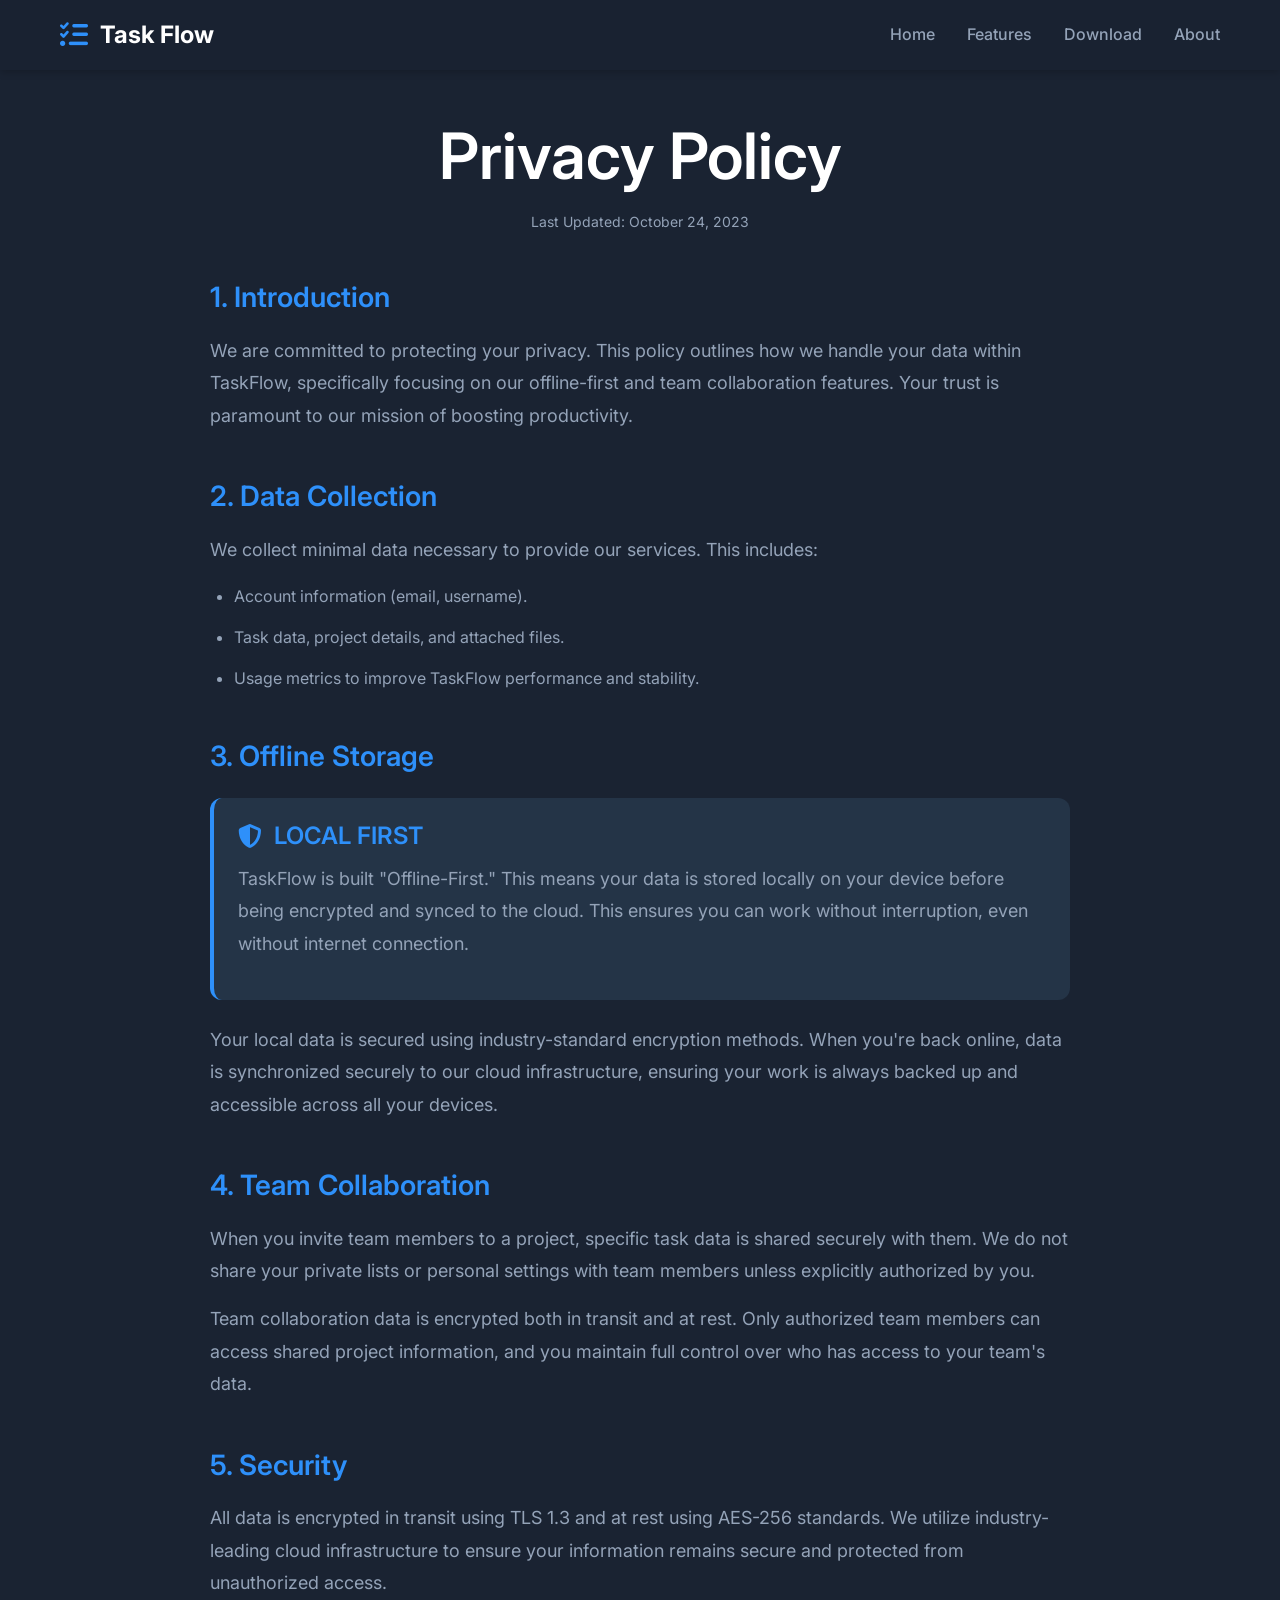
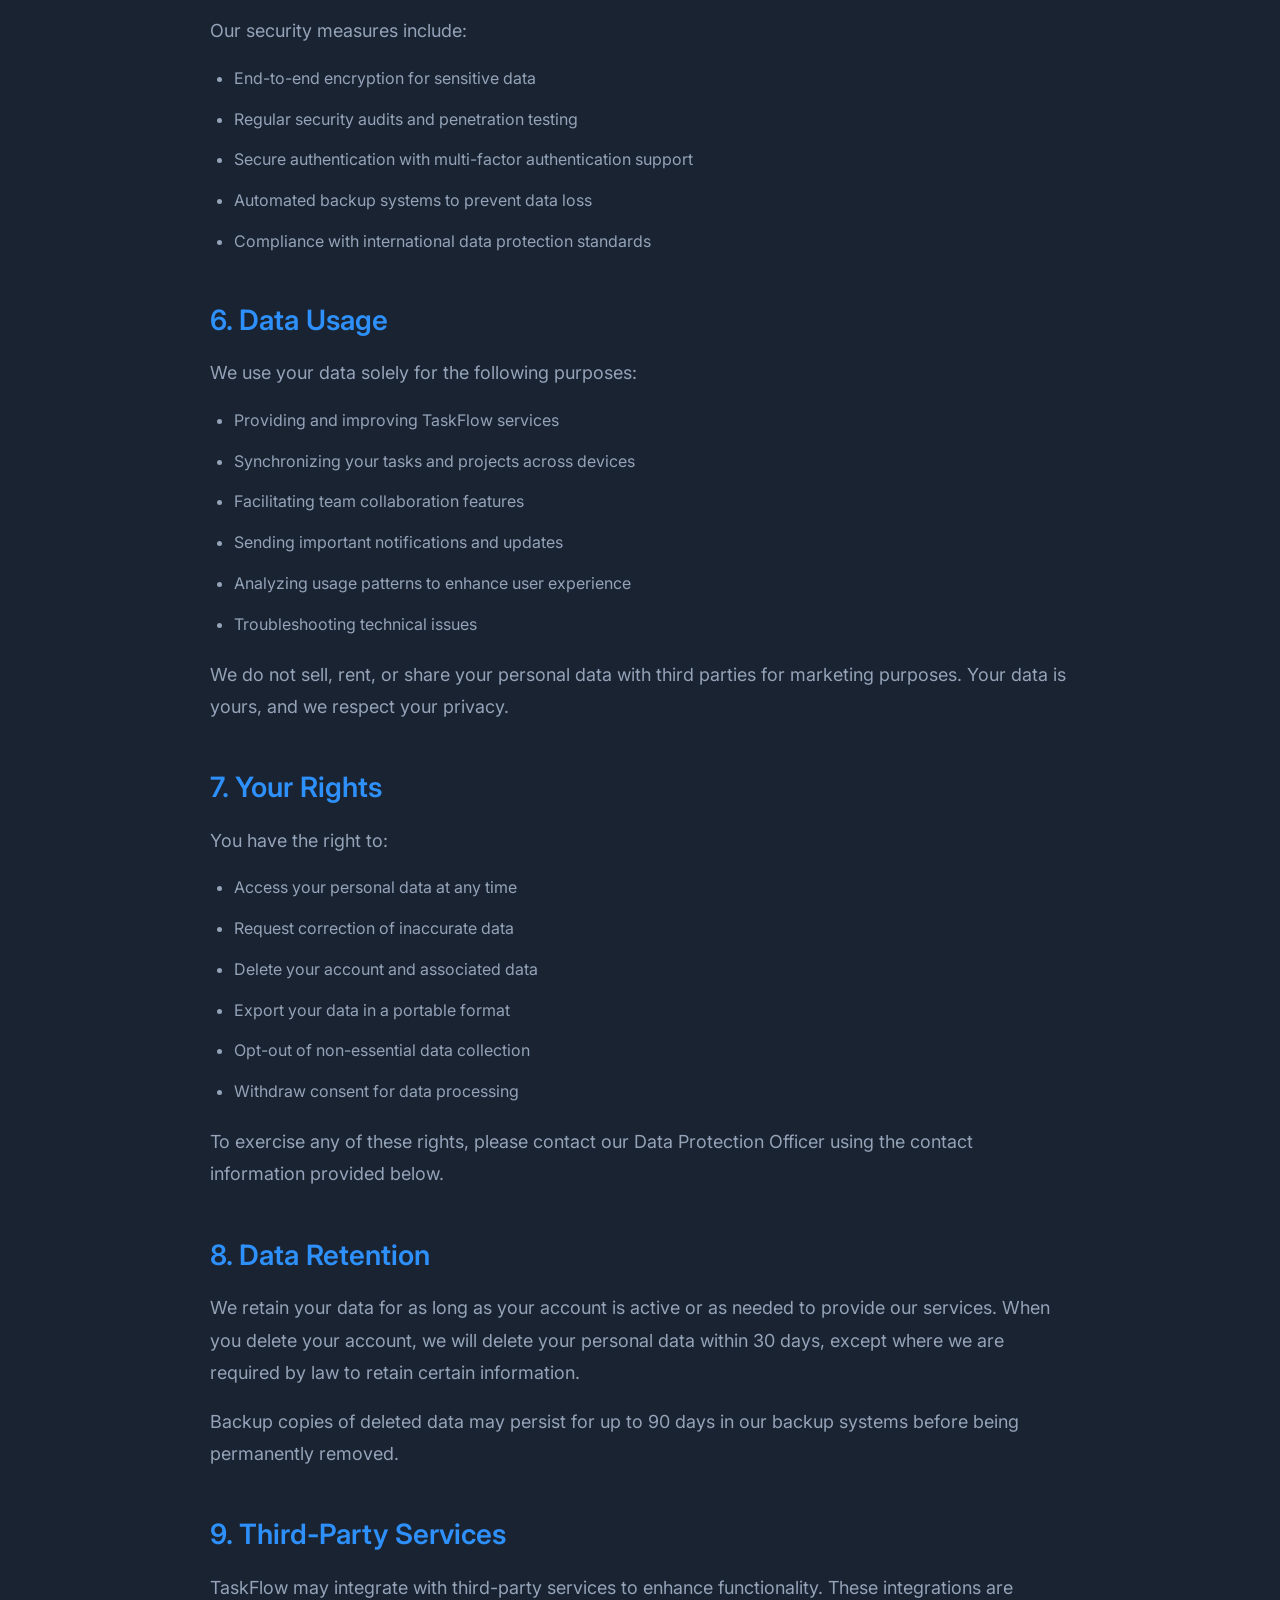
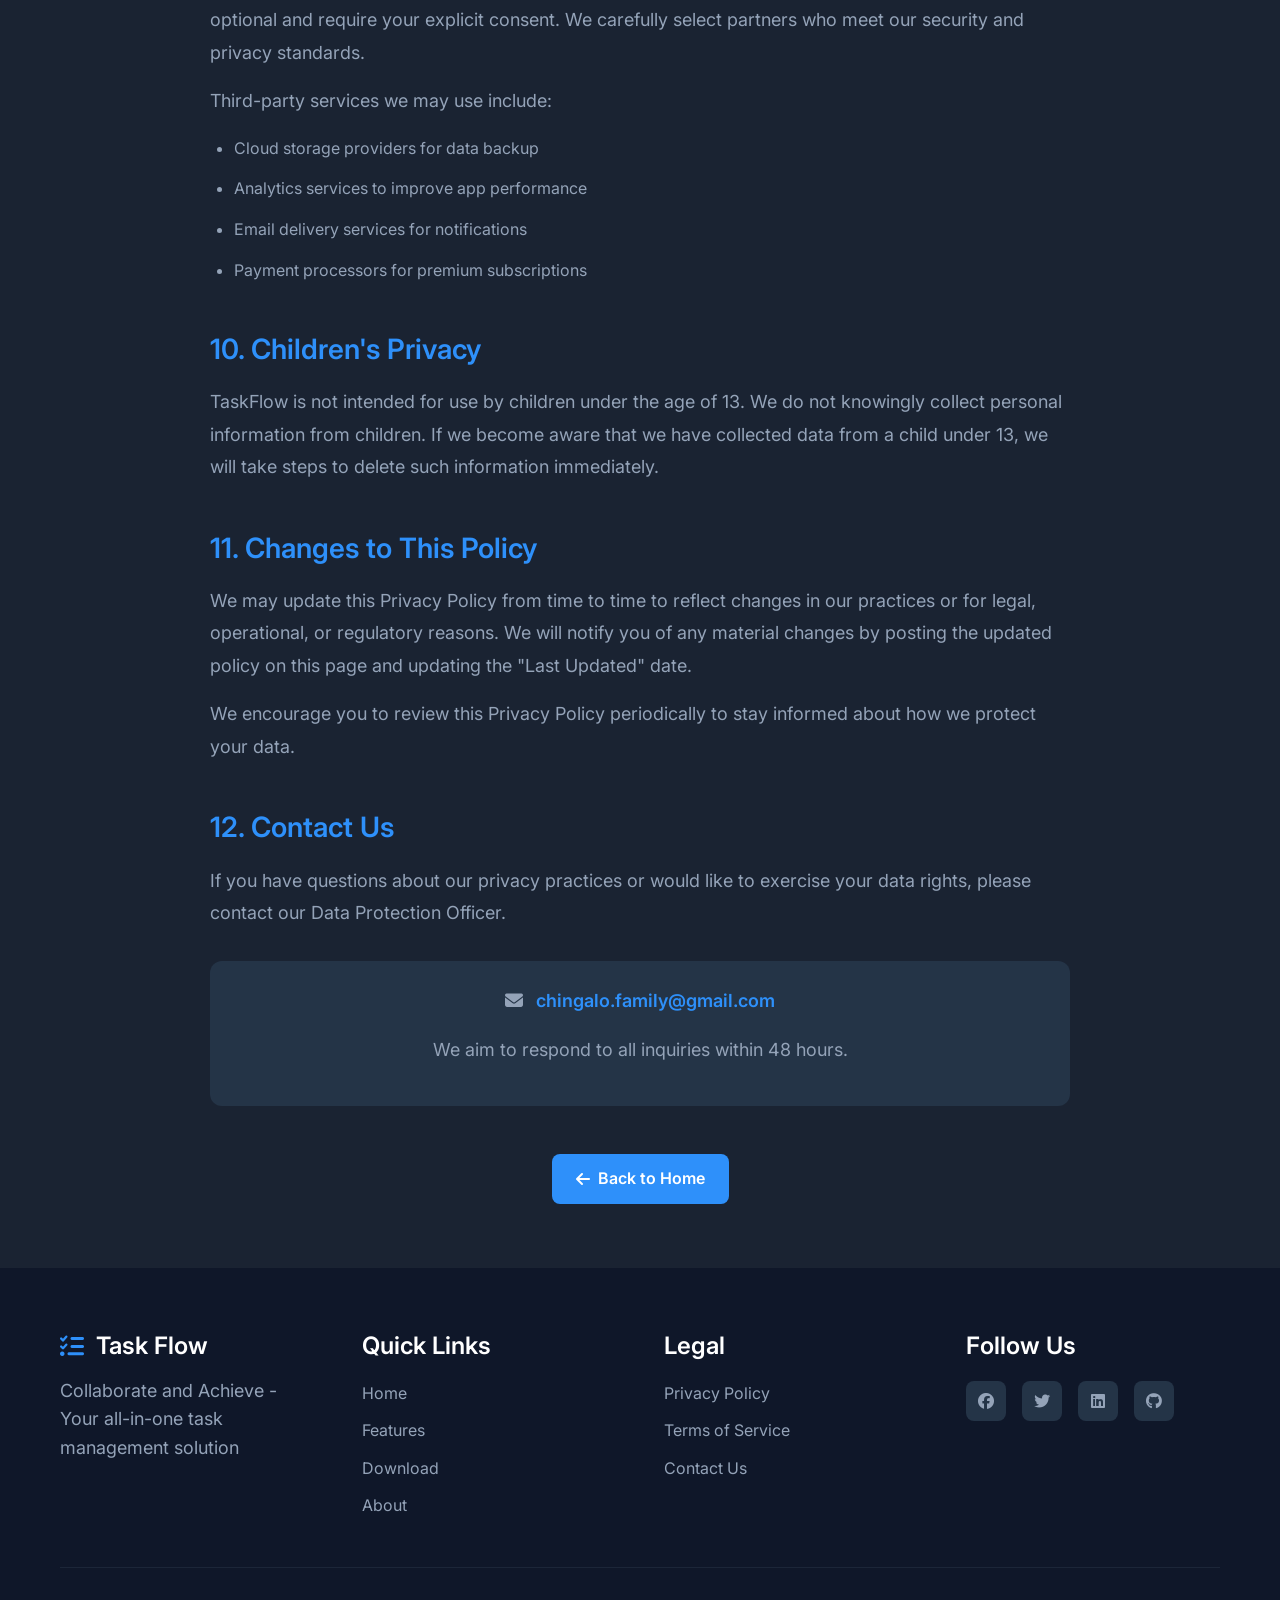
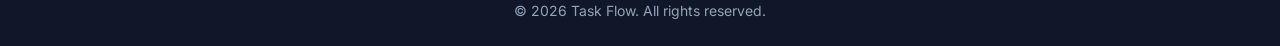
==== docs/privacy-policy.html @ 022a1aad "Add Privacy Policy and Terms of Service pages with legal content Co-authored-by: chingalo <4928914+c" ====
<!DOCTYPE html>
<html lang="en">
<head>
    <meta charset="UTF-8">
    <meta name="viewport" content="width=device-width, initial-scale=1.0">
    <meta name="description" content="Task Flow Privacy Policy - Learn how we protect your data and privacy in our task management application.">
    <meta name="keywords" content="task flow, privacy policy, data protection, security">
    <meta name="author" content="Task Flow Development Team">
    
    <title>Privacy Policy - Task Flow</title>
    
    <!-- Favicon -->
    <link rel="icon" type="image/svg+xml" href="images/icons/favicon.svg">
    
    <!-- Google Fonts -->
    <link rel="preconnect" href="https://fonts.googleapis.com">
    <link rel="preconnect" href="https://fonts.gstatic.com" crossorigin>
    <link href="https://fonts.googleapis.com/css2?family=Inter:wght@300;400;500;600;700&display=swap" rel="stylesheet">
    
    <!-- Font Awesome for Icons -->
    <link rel="stylesheet" href="https://cdnjs.cloudflare.com/ajax/libs/font-awesome/6.4.0/css/all.min.css" integrity="sha512-iecdLmaskl7CVkqkXNQ/ZH/XLlvWZOJyj7Yy7tcenmpD1ypASozpmT/E0iPtmFIB46ZmdtAc9eNBvH0H/ZpiBw==" crossorigin="anonymous" referrerpolicy="no-referrer">
    
    <!-- Main Stylesheet -->
    <link rel="stylesheet" href="css/styles.css">
    <style>
        .legal-content {
            max-width: 900px;
            margin: 0 auto;
            padding: calc(var(--header-height) + var(--spacing-48)) var(--spacing-20) var(--spacing-64);
        }
        
        .legal-header {
            text-align: center;
            margin-bottom: var(--spacing-48);
        }
        
        .legal-header h1 {
            margin-bottom: var(--spacing-16);
        }
        
        .legal-updated {
            color: var(--text-secondary);
            font-size: 0.875rem;
        }
        
        .legal-section {
            margin-bottom: var(--spacing-48);
        }
        
        .legal-section h2 {
            color: var(--primary-blue);
            margin-bottom: var(--spacing-20);
            font-size: 1.75rem;
        }
        
        .legal-section h3 {
            color: var(--text-primary);
            margin-top: var(--spacing-32);
            margin-bottom: var(--spacing-16);
            font-size: 1.25rem;
        }
        
        .legal-section p {
            margin-bottom: var(--spacing-16);
            line-height: 1.8;
        }
        
        .legal-section ul {
            margin-left: var(--spacing-24);
            margin-bottom: var(--spacing-20);
        }
        
        .legal-section li {
            color: var(--text-secondary);
            margin-bottom: var(--spacing-12);
            line-height: 1.8;
            list-style: disc;
        }
        
        .feature-box {
            background-color: var(--card-bg);
            padding: var(--spacing-24);
            border-radius: var(--radius-12);
            margin: var(--spacing-24) 0;
            border-left: 4px solid var(--primary-blue);
        }
        
        .feature-box h4 {
            color: var(--primary-blue);
            margin-bottom: var(--spacing-12);
            display: flex;
            align-items: center;
            gap: var(--spacing-12);
        }
        
        .feature-box h4 i {
            font-size: 1.5rem;
        }
        
        .contact-info {
            background-color: var(--card-bg);
            padding: var(--spacing-24);
            border-radius: var(--radius-12);
            text-align: center;
            margin-top: var(--spacing-32);
        }
        
        .contact-info a {
            color: var(--primary-blue);
            text-decoration: none;
            font-weight: 600;
            transition: color var(--transition-fast);
        }
        
        .contact-info a:hover {
            color: #1E7AE8;
        }
        
        .contact-info i {
            margin-right: var(--spacing-8);
        }
    </style>
</head>
<body>
    <!-- Header / Navigation -->
    <header class="header" id="header">
        <nav class="nav container">
            <a href="index.html" class="nav-logo">
                <i class="fas fa-tasks"></i>
                <span>Task Flow</span>
            </a>
            
            <div class="nav-menu" id="nav-menu">
                <ul class="nav-list">
                    <li class="nav-item">
                        <a href="index.html#home" class="nav-link">Home</a>
                    </li>
                    <li class="nav-item">
                        <a href="index.html#features" class="nav-link">Features</a>
                    </li>
                    <li class="nav-item">
                        <a href="index.html#download" class="nav-link">Download</a>
                    </li>
                    <li class="nav-item">
                        <a href="index.html#about" class="nav-link">About</a>
                    </li>
                </ul>
                <div class="nav-close" id="nav-close">
                    <i class="fas fa-times"></i>
                </div>
            </div>
            
            <div class="nav-toggle" id="nav-toggle">
                <i class="fas fa-bars"></i>
            </div>
        </nav>
    </header>

    <!-- Main Content -->
    <main class="legal-content">
        <div class="legal-header">
            <h1>Privacy Policy</h1>
            <p class="legal-updated">Last Updated: October 24, 2023</p>
        </div>

        <!-- Section 1: Introduction -->
        <section class="legal-section">
            <h2>1. Introduction</h2>
            <p>
                We are committed to protecting your privacy. This policy outlines how we handle your data 
                within TaskFlow, specifically focusing on our offline-first and team collaboration features. 
                Your trust is paramount to our mission of boosting productivity.
            </p>
        </section>

        <!-- Section 2: Data Collection -->
        <section class="legal-section">
            <h2>2. Data Collection</h2>
            <p>We collect minimal data necessary to provide our services. This includes:</p>
            <ul>
                <li>Account information (email, username).</li>
                <li>Task data, project details, and attached files.</li>
                <li>Usage metrics to improve TaskFlow performance and stability.</li>
            </ul>
        </section>

        <!-- Section 3: Offline Storage -->
        <section class="legal-section">
            <h2>3. Offline Storage</h2>
            
            <div class="feature-box">
                <h4>
                    <i class="fas fa-shield-alt"></i>
                    LOCAL FIRST
                </h4>
                <p>
                    TaskFlow is built "Offline-First." This means your data is stored locally on your device 
                    before being encrypted and synced to the cloud. This ensures you can work without interruption, 
                    even without internet connection.
                </p>
            </div>
            
            <p>
                Your local data is secured using industry-standard encryption methods. When you're back online, 
                data is synchronized securely to our cloud infrastructure, ensuring your work is always backed up 
                and accessible across all your devices.
            </p>
        </section>

        <!-- Section 4: Team Collaboration -->
        <section class="legal-section">
            <h2>4. Team Collaboration</h2>
            <p>
                When you invite team members to a project, specific task data is shared securely with them. 
                We do not share your private lists or personal settings with team members unless explicitly 
                authorized by you.
            </p>
            <p>
                Team collaboration data is encrypted both in transit and at rest. Only authorized team members 
                can access shared project information, and you maintain full control over who has access to 
                your team's data.
            </p>
        </section>

        <!-- Section 5: Security -->
        <section class="legal-section">
            <h2>5. Security</h2>
            <p>
                All data is encrypted in transit using TLS 1.3 and at rest using AES-256 standards. We utilize 
                industry-leading cloud infrastructure to ensure your information remains secure and protected from 
                unauthorized access.
            </p>
            <p>
                Our security measures include:
            </p>
            <ul>
                <li>End-to-end encryption for sensitive data</li>
                <li>Regular security audits and penetration testing</li>
                <li>Secure authentication with multi-factor authentication support</li>
                <li>Automated backup systems to prevent data loss</li>
                <li>Compliance with international data protection standards</li>
            </ul>
        </section>

        <!-- Section 6: Data Usage -->
        <section class="legal-section">
            <h2>6. Data Usage</h2>
            <p>We use your data solely for the following purposes:</p>
            <ul>
                <li>Providing and improving TaskFlow services</li>
                <li>Synchronizing your tasks and projects across devices</li>
                <li>Facilitating team collaboration features</li>
                <li>Sending important notifications and updates</li>
                <li>Analyzing usage patterns to enhance user experience</li>
                <li>Troubleshooting technical issues</li>
            </ul>
            <p>
                We do not sell, rent, or share your personal data with third parties for marketing purposes. 
                Your data is yours, and we respect your privacy.
            </p>
        </section>

        <!-- Section 7: Your Rights -->
        <section class="legal-section">
            <h2>7. Your Rights</h2>
            <p>You have the right to:</p>
            <ul>
                <li>Access your personal data at any time</li>
                <li>Request correction of inaccurate data</li>
                <li>Delete your account and associated data</li>
                <li>Export your data in a portable format</li>
                <li>Opt-out of non-essential data collection</li>
                <li>Withdraw consent for data processing</li>
            </ul>
            <p>
                To exercise any of these rights, please contact our Data Protection Officer using the contact 
                information provided below.
            </p>
        </section>

        <!-- Section 8: Data Retention -->
        <section class="legal-section">
            <h2>8. Data Retention</h2>
            <p>
                We retain your data for as long as your account is active or as needed to provide our services. 
                When you delete your account, we will delete your personal data within 30 days, except where we 
                are required by law to retain certain information.
            </p>
            <p>
                Backup copies of deleted data may persist for up to 90 days in our backup systems before being 
                permanently removed.
            </p>
        </section>

        <!-- Section 9: Third-Party Services -->
        <section class="legal-section">
            <h2>9. Third-Party Services</h2>
            <p>
                TaskFlow may integrate with third-party services to enhance functionality. These integrations 
                are optional and require your explicit consent. We carefully select partners who meet our 
                security and privacy standards.
            </p>
            <p>
                Third-party services we may use include:
            </p>
            <ul>
                <li>Cloud storage providers for data backup</li>
                <li>Analytics services to improve app performance</li>
                <li>Email delivery services for notifications</li>
                <li>Payment processors for premium subscriptions</li>
            </ul>
        </section>

        <!-- Section 10: Children's Privacy -->
        <section class="legal-section">
            <h2>10. Children's Privacy</h2>
            <p>
                TaskFlow is not intended for use by children under the age of 13. We do not knowingly collect 
                personal information from children. If we become aware that we have collected data from a child 
                under 13, we will take steps to delete such information immediately.
            </p>
        </section>

        <!-- Section 11: Changes to This Policy -->
        <section class="legal-section">
            <h2>11. Changes to This Policy</h2>
            <p>
                We may update this Privacy Policy from time to time to reflect changes in our practices or for 
                legal, operational, or regulatory reasons. We will notify you of any material changes by posting 
                the updated policy on this page and updating the "Last Updated" date.
            </p>
            <p>
                We encourage you to review this Privacy Policy periodically to stay informed about how we protect 
                your data.
            </p>
        </section>

        <!-- Section 12: Contact Us -->
        <section class="legal-section">
            <h2>12. Contact Us</h2>
            <p>
                If you have questions about our privacy practices or would like to exercise your data rights, 
                please contact our Data Protection Officer.
            </p>
            
            <div class="contact-info">
                <p>
                    <i class="fas fa-envelope"></i>
                    <a href="mailto:chingalo.family@gmail.com">chingalo.family@gmail.com</a>
                </p>
                <p style="margin-top: var(--spacing-16); color: var(--text-secondary);">
                    We aim to respond to all inquiries within 48 hours.
                </p>
            </div>
        </section>

        <!-- Back to Home -->
        <div style="text-align: center; margin-top: var(--spacing-48);">
            <a href="index.html" class="button button-primary">
                <i class="fas fa-arrow-left"></i>
                Back to Home
            </a>
        </div>
    </main>

    <!-- Footer -->
    <footer class="footer">
        <div class="container">
            <div class="footer-content">
                <div class="footer-section">
                    <h3 class="footer-title">
                        <i class="fas fa-tasks"></i>
                        Task Flow
                    </h3>
                    <p class="footer-description">
                        Collaborate and Achieve - Your all-in-one task management solution
                    </p>
                </div>

                <div class="footer-section">
                    <h4 class="footer-heading">Quick Links</h4>
                    <ul class="footer-links">
                        <li><a href="index.html#home">Home</a></li>
                        <li><a href="index.html#features">Features</a></li>
                        <li><a href="index.html#download">Download</a></li>
                        <li><a href="index.html#about">About</a></li>
                    </ul>
                </div>

                <div class="footer-section">
                    <h4 class="footer-heading">Legal</h4>
                    <ul class="footer-links">
                        <li><a href="privacy-policy.html">Privacy Policy</a></li>
                        <li><a href="terms-of-service.html">Terms of Service</a></li>
                        <li><a href="index.html#about">Contact Us</a></li>
                    </ul>
                </div>

                <div class="footer-section">
                    <h4 class="footer-heading">Follow Us</h4>
                    <div class="social-links">
                        <a href="#" aria-label="Facebook"><i class="fab fa-facebook"></i></a>
                        <a href="#" aria-label="Twitter"><i class="fab fa-twitter"></i></a>
                        <a href="#" aria-label="LinkedIn"><i class="fab fa-linkedin"></i></a>
                        <a href="#" aria-label="GitHub"><i class="fab fa-github"></i></a>
                    </div>
                </div>
            </div>

            <div class="footer-bottom">
                <p>&copy; 2025 Task Flow. All rights reserved.</p>
            </div>
        </div>
    </footer>

    <!-- Main JavaScript -->
    <script src="js/main.js"></script>
</body>
</html>
---- docs/css/styles.css ----
/* ===================================
   Task Flow Website Styles
   Version: 1.0
   =================================== */

/* ===================================
   CSS Variables - Color Theme
   =================================== */
:root {
    /* Primary Colors */
    --primary-blue: #2E90FA;
    --dark-bg: #1A2332;
    --card-bg: #243447;
    --text-primary: #FFFFFF;
    --text-secondary: #94A3B8;
    
    /* Accent Colors */
    --success-green: #10B981;
    --warning-orange: #F59E0B;
    --warning-yellow: #FBBF24;
    --error-red: #EF4444;
    --pink-accent: #FF6B9D;
    
    /* Spacing */
    --spacing-4: 4px;
    --spacing-8: 8px;
    --spacing-12: 12px;
    --spacing-16: 16px;
    --spacing-20: 20px;
    --spacing-24: 24px;
    --spacing-32: 32px;
    --spacing-48: 48px;
    --spacing-64: 64px;
    
    /* Border Radius */
    --radius-8: 8px;
    --radius-12: 12px;
    --radius-16: 16px;
    --radius-24: 24px;
    
    /* Typography */
    --font-family: 'Inter', -apple-system, BlinkMacSystemFont, 'Segoe UI', Roboto, Oxygen, Ubuntu, Cantarell, sans-serif;
    
    /* Header Height */
    --header-height: 70px;
    
    /* Transitions */
    --transition-fast: 0.2s ease;
    --transition-normal: 0.3s ease;
    --transition-slow: 0.5s ease;
}

/* ===================================
   Base Styles & Reset
   =================================== */
* {
    margin: 0;
    padding: 0;
    box-sizing: border-box;
}

html {
    scroll-behavior: smooth;
}

body {
    font-family: var(--font-family);
    background-color: var(--dark-bg);
    color: var(--text-primary);
    line-height: 1.6;
    overflow-x: hidden;
}

/* ===================================
   Typography
   =================================== */
h1, h2, h3, h4, h5, h6 {
    font-weight: 600;
    line-height: 1.2;
    color: var(--text-primary);
}

h1 {
    font-size: clamp(2.5rem, 5vw, 4rem);
}

h2 {
    font-size: clamp(2rem, 4vw, 3rem);
}

h3 {
    font-size: clamp(1.5rem, 3vw, 2rem);
}

h4 {
    font-size: clamp(1.25rem, 2.5vw, 1.5rem);
}

p {
    color: var(--text-secondary);
    font-size: clamp(1rem, 1.5vw, 1.125rem);
}

a {
    text-decoration: none;
    color: inherit;
    transition: color var(--transition-fast);
}

ul {
    list-style: none;
}

img {
    max-width: 100%;
    height: auto;
    display: block;
}

/* ===================================
   Accessibility - Skip Link
   =================================== */
.skip-link {
    position: absolute;
    top: -40px;
    left: 0;
    background: var(--primary-blue);
    color: var(--text-primary);
    padding: var(--spacing-8) var(--spacing-16);
    z-index: 100;
    border-radius: var(--radius-8);
}

.skip-link:focus {
    top: 0;
}

/* ===================================
   Utility Classes
   =================================== */
.container {
    max-width: 1200px;
    margin: 0 auto;
    padding: 0 var(--spacing-20);
}

.section {
    padding: var(--spacing-64) 0;
}

.section-header {
    text-align: center;
    margin-bottom: var(--spacing-48);
}

.section-title {
    margin-bottom: var(--spacing-16);
    color: var(--text-primary);
}

.section-description {
    color: var(--text-secondary);
    max-width: 600px;
    margin: 0 auto;
}

/* ===================================
   Header & Navigation
   =================================== */
.header {
    position: fixed;
    top: 0;
    left: 0;
    width: 100%;
    background-color: rgba(26, 35, 50, 0.95);
    backdrop-filter: blur(10px);
    z-index: 1000;
    box-shadow: 0 2px 8px rgba(0, 0, 0, 0.2);
}

.nav {
    display: flex;
    justify-content: space-between;
    align-items: center;
    height: var(--header-height);
}

.nav-logo {
    display: flex;
    align-items: center;
    gap: var(--spacing-12);
    font-size: 1.5rem;
    font-weight: 700;
    color: var(--text-primary);
}

.nav-logo i {
    color: var(--primary-blue);
    font-size: 1.75rem;
}

.nav-list {
    display: flex;
    gap: var(--spacing-32);
    align-items: center;
}

.nav-link {
    color: var(--text-secondary);
    font-weight: 500;
    transition: color var(--transition-fast);
    position: relative;
    padding: var(--spacing-8) 0;
}

.nav-link:hover,
.nav-link.active {
    color: var(--primary-blue);
}

.nav-link::after {
    content: '';
    position: absolute;
    bottom: 0;
    left: 0;
    width: 0;
    height: 2px;
    background-color: var(--primary-blue);
    transition: width var(--transition-normal);
}

.nav-link:hover::after,
.nav-link.active::after {
    width: 100%;
}

.nav-toggle,
.nav-close {
    display: none;
    font-size: 1.5rem;
    color: var(--text-primary);
    cursor: pointer;
}

/* ===================================
   Buttons
   =================================== */
.button {
    display: inline-flex;
    align-items: center;
    gap: var(--spacing-8);
    padding: var(--spacing-12) var(--spacing-24);
    border-radius: var(--radius-8);
    font-weight: 600;
    transition: all var(--transition-normal);
    cursor: pointer;
    border: none;
    font-size: 1rem;
    text-align: center;
    justify-content: center;
}

.button-primary {
    background-color: var(--primary-blue);
    color: var(--text-primary);
}

.button-primary:hover {
    background-color: #1E7AE8;
    transform: translateY(-2px);
    box-shadow: 0 4px 12px rgba(46, 144, 250, 0.3);
}

.button-large {
    padding: var(--spacing-16) var(--spacing-32);
    font-size: 1.125rem;
}

.button-download {
    background-color: transparent;
    border: 2px solid var(--primary-blue);
    color: var(--primary-blue);
}

.button-download:hover {
    background-color: var(--primary-blue);
    color: var(--text-primary);
}

/* ===================================
   Hero Section
   =================================== */
.hero {
    min-height: 100vh;
    display: flex;
    align-items: center;
    padding-top: var(--header-height);
    background: linear-gradient(135deg, var(--dark-bg) 0%, #0F1729 100%);
    position: relative;
    overflow: hidden;
}

.hero::before {
    content: '';
    position: absolute;
    top: 0;
    left: 0;
    right: 0;
    bottom: 0;
    background: radial-gradient(circle at 20% 50%, rgba(46, 144, 250, 0.1) 0%, transparent 50%);
    pointer-events: none;
}

.hero-container {
    display: grid;
    grid-template-columns: 1fr 1fr;
    gap: var(--spacing-48);
    align-items: center;
    position: relative;
    z-index: 1;
}

.hero-title {
    font-size: clamp(3rem, 6vw, 5rem);
    font-weight: 700;
    margin-bottom: var(--spacing-16);
    background: linear-gradient(135deg, var(--text-primary) 0%, var(--primary-blue) 100%);
    -webkit-background-clip: text;
    -webkit-text-fill-color: transparent;
    background-clip: text;
}

.hero-subtitle {
    font-size: clamp(1.5rem, 3vw, 2.5rem);
    color: var(--primary-blue);
    margin-bottom: var(--spacing-24);
}

.hero-description {
    font-size: 1.125rem;
    color: var(--text-secondary);
    margin-bottom: var(--spacing-32);
    line-height: 1.8;
}

.hero-buttons {
    display: flex;
    gap: var(--spacing-16);
    flex-wrap: wrap;
}

.hero-image {
    display: flex;
    justify-content: center;
    align-items: center;
}

.phone-mockup {
    width: 300px;
    height: 600px;
    background: linear-gradient(135deg, var(--card-bg) 0%, #1A2840 100%);
    border-radius: var(--radius-24);
    display: flex;
    align-items: center;
    justify-content: center;
    box-shadow: 0 20px 60px rgba(0, 0, 0, 0.3);
    border: 8px solid var(--dark-bg);
    position: relative;
}

.phone-mockup::before {
    content: '';
    position: absolute;
    top: 10px;
    left: 50%;
    transform: translateX(-50%);
    width: 60px;
    height: 6px;
    background-color: var(--dark-bg);
    border-radius: 3px;
}

.phone-mockup i {
    font-size: 8rem;
    color: var(--primary-blue);
    opacity: 0.3;
}

/* ===================================
   Features Preview Section
   =================================== */
.features-preview {
    background-color: var(--dark-bg);
}

.features-grid {
    display: grid;
    grid-template-columns: repeat(auto-fit, minmax(280px, 1fr));
    gap: var(--spacing-32);
    margin-top: var(--spacing-48);
}

.feature-card {
    background-color: var(--card-bg);
    padding: var(--spacing-32);
    border-radius: var(--radius-16);
    text-align: center;
    transition: all var(--transition-normal);
    border: 2px solid transparent;
}

.feature-card:hover {
    transform: translateY(-8px);
    border-color: var(--primary-blue);
    box-shadow: 0 12px 24px rgba(46, 144, 250, 0.2);
}

.feature-icon {
    width: 80px;
    height: 80px;
    background: linear-gradient(135deg, var(--primary-blue) 0%, #1E7AE8 100%);
    border-radius: var(--radius-16);
    display: flex;
    align-items: center;
    justify-content: center;
    margin: 0 auto var(--spacing-24);
}

.feature-icon i {
    font-size: 2.5rem;
    color: var(--text-primary);
}

.feature-title {
    margin-bottom: var(--spacing-16);
    color: var(--text-primary);
}

.feature-description {
    color: var(--text-secondary);
    line-height: 1.8;
}

/* ===================================
   Detailed Features Section
   =================================== */
.features-detailed {
    background: linear-gradient(180deg, var(--dark-bg) 0%, #0F1729 100%);
}

.feature-detail {
    display: grid;
    grid-template-columns: 1fr 1fr;
    gap: var(--spacing-48);
    align-items: center;
    margin-bottom: var(--spacing-64);
}

.feature-detail.reverse {
    direction: rtl;
}

.feature-detail.reverse > * {
    direction: ltr;
}

.feature-detail-icon {
    width: 60px;
    height: 60px;
    background: linear-gradient(135deg, var(--primary-blue) 0%, #1E7AE8 100%);
    border-radius: var(--radius-12);
    display: flex;
    align-items: center;
    justify-content: center;
    margin-bottom: var(--spacing-20);
}

.feature-detail-icon i {
    font-size: 2rem;
    color: var(--text-primary);
}

.feature-detail-title {
    margin-bottom: var(--spacing-16);
}

.feature-detail-description {
    margin-bottom: var(--spacing-24);
    line-height: 1.8;
}

.feature-benefits {
    display: flex;
    flex-direction: column;
    gap: var(--spacing-12);
}

.feature-benefits li {
    display: flex;
    align-items: center;
    gap: var(--spacing-12);
    color: var(--text-secondary);
}

.feature-benefits li i {
    color: var(--success-green);
    font-size: 1.25rem;
}

.feature-detail-image {
    display: flex;
    justify-content: center;
    align-items: center;
}

.screenshot-placeholder {
    width: 100%;
    max-width: 400px;
    height: 500px;
    background-color: var(--card-bg);
    border-radius: var(--radius-16);
    display: flex;
    flex-direction: column;
    align-items: center;
    justify-content: center;
    gap: var(--spacing-16);
    border: 2px dashed rgba(46, 144, 250, 0.3);
}

.screenshot-placeholder i {
    font-size: 4rem;
    color: var(--primary-blue);
    opacity: 0.5;
}

.screenshot-placeholder p {
    color: var(--text-secondary);
    font-size: 0.875rem;
}

/* ===================================
   Download Section
   =================================== */
.download {
    background-color: var(--dark-bg);
}

.download-grid {
    display: flex;
    flex-direction: column;
    gap: var(--spacing-48);
}

.download-category-title {
    text-align: center;
    margin-bottom: var(--spacing-32);
    color: var(--primary-blue);
}

.platform-cards {
    display: grid;
    grid-template-columns: repeat(auto-fit, minmax(280px, 1fr));
    gap: var(--spacing-32);
}

.platform-card {
    background-color: var(--card-bg);
    padding: var(--spacing-32);
    border-radius: var(--radius-16);
    text-align: center;
    border: 2px solid transparent;
    transition: all var(--transition-normal);
    display: flex;
    flex-direction: column;
    align-items: center;
}

.platform-card.available:hover {
    border-color: var(--primary-blue);
    transform: translateY(-4px);
    box-shadow: 0 12px 24px rgba(46, 144, 250, 0.2);
}

.platform-card.coming-soon {
    opacity: 0.7;
}

.platform-icon {
    width: 100px;
    height: 100px;
    background: linear-gradient(135deg, var(--primary-blue) 0%, #1E7AE8 100%);
    border-radius: 50%;
    display: flex;
    align-items: center;
    justify-content: center;
    margin-bottom: var(--spacing-20);
}

.platform-card.coming-soon .platform-icon {
    background: linear-gradient(135deg, var(--text-secondary) 0%, #64748B 100%);
}

.platform-icon i {
    font-size: 3rem;
    color: var(--text-primary);
}

.platform-name {
    margin-bottom: var(--spacing-12);
    color: var(--text-primary);
}

.platform-requirements {
    color: var(--text-secondary);
    margin-bottom: var(--spacing-24);
    font-size: 0.875rem;
}

.badge {
    display: inline-block;
    padding: var(--spacing-8) var(--spacing-16);
    border-radius: var(--radius-8);
    font-size: 0.875rem;
    font-weight: 600;
}

.badge-coming-soon {
    background-color: rgba(251, 191, 36, 0.2);
    color: var(--warning-yellow);
}

/* ===================================
   About Section
   =================================== */
.about {
    background: linear-gradient(180deg, var(--dark-bg) 0%, #0F1729 100%);
}

.about-content {
    max-width: 900px;
    margin: 0 auto;
}

.about-text h3 {
    margin-top: var(--spacing-32);
    margin-bottom: var(--spacing-16);
    color: var(--primary-blue);
}

.about-text h3:first-child {
    margin-top: 0;
}

.about-text p {
    margin-bottom: var(--spacing-20);
    line-height: 1.8;
}

.about-features {
    display: grid;
    grid-template-columns: repeat(auto-fit, minmax(250px, 1fr));
    gap: var(--spacing-32);
    margin-top: var(--spacing-48);
}

.about-feature {
    display: flex;
    gap: var(--spacing-16);
    align-items: flex-start;
}

.about-feature i {
    font-size: 2rem;
    color: var(--primary-blue);
    margin-top: var(--spacing-4);
}

.about-feature h4 {
    margin-bottom: var(--spacing-8);
    color: var(--text-primary);
}

.about-feature p {
    color: var(--text-secondary);
    font-size: 0.875rem;
}

/* ===================================
   CTA Section
   =================================== */
.cta {
    background: linear-gradient(135deg, var(--primary-blue) 0%, #1E7AE8 100%);
    position: relative;
    overflow: hidden;
}

.cta::before {
    content: '';
    position: absolute;
    top: -50%;
    right: -50%;
    width: 100%;
    height: 100%;
    background: radial-gradient(circle, rgba(255, 255, 255, 0.1) 0%, transparent 70%);
    pointer-events: none;
}

.cta-content {
    text-align: center;
    position: relative;
    z-index: 1;
    padding: var(--spacing-48) 0;
}

.cta-title {
    color: var(--text-primary);
    margin-bottom: var(--spacing-16);
}

.cta-description {
    color: rgba(255, 255, 255, 0.9);
    font-size: 1.25rem;
    margin-bottom: var(--spacing-32);
}

.cta-buttons {
    display: flex;
    justify-content: center;
    gap: var(--spacing-16);
}

.cta .button-primary {
    background-color: var(--text-primary);
    color: var(--primary-blue);
}

.cta .button-primary:hover {
    background-color: var(--dark-bg);
    color: var(--text-primary);
}

/* ===================================
   Footer
   =================================== */
.footer {
    background-color: #0F1729;
    padding: var(--spacing-64) 0 var(--spacing-24);
}

.footer-content {
    display: grid;
    grid-template-columns: repeat(auto-fit, minmax(250px, 1fr));
    gap: var(--spacing-48);
    margin-bottom: var(--spacing-48);
}

.footer-title {
    display: flex;
    align-items: center;
    gap: var(--spacing-12);
    margin-bottom: var(--spacing-16);
    font-size: 1.5rem;
}

.footer-title i {
    color: var(--primary-blue);
}

.footer-description {
    color: var(--text-secondary);
    line-height: 1.6;
}

.footer-heading {
    margin-bottom: var(--spacing-20);
    color: var(--text-primary);
}

.footer-links {
    display: flex;
    flex-direction: column;
    gap: var(--spacing-12);
}

.footer-links a {
    color: var(--text-secondary);
    transition: color var(--transition-fast);
}

.footer-links a:hover {
    color: var(--primary-blue);
}

.social-links {
    display: flex;
    gap: var(--spacing-16);
}

.social-links a {
    width: 40px;
    height: 40px;
    background-color: var(--card-bg);
    border-radius: var(--radius-8);
    display: flex;
    align-items: center;
    justify-content: center;
    color: var(--text-secondary);
    transition: all var(--transition-normal);
}

.social-links a:hover {
    background-color: var(--primary-blue);
    color: var(--text-primary);
    transform: translateY(-4px);
}

.footer-bottom {
    text-align: center;
    padding-top: var(--spacing-32);
    border-top: 1px solid rgba(148, 163, 184, 0.1);
}

.footer-bottom p {
    color: var(--text-secondary);
    font-size: 0.875rem;
}

/* ===================================
   Scroll to Top Button
   =================================== */
.scroll-top {
    position: fixed;
    bottom: 2rem;
    right: 2rem;
    width: 50px;
    height: 50px;
    background-color: var(--primary-blue);
    color: var(--text-primary);
    border: none;
    border-radius: 50%;
    font-size: 1.25rem;
    cursor: pointer;
    opacity: 0;
    visibility: hidden;
    transition: all var(--transition-normal);
    z-index: 999;
    box-shadow: 0 4px 12px rgba(46, 144, 250, 0.3);
}

.scroll-top.show {
    opacity: 1;
    visibility: visible;
}

.scroll-top:hover {
    background-color: #1E7AE8;
    transform: translateY(-4px);
}

/* ===================================
   Responsive Design
   =================================== */

/* Large Desktop (1440px+) */
@media screen and (min-width: 1440px) {
    .container {
        max-width: 1320px;
    }
}

/* Desktop (1024px - 1439px) - Default styles apply */

/* Tablet (768px - 1023px) */
@media screen and (max-width: 1023px) {
    .hero-container {
        grid-template-columns: 1fr;
        text-align: center;
    }
    
    .hero-buttons {
        justify-content: center;
    }
    
    .hero-image {
        order: -1;
    }
    
    .phone-mockup {
        width: 250px;
        height: 500px;
    }
    
    .feature-detail,
    .feature-detail.reverse {
        grid-template-columns: 1fr;
        direction: ltr;
    }
    
    .feature-detail-image {
        order: -1;
    }
    
    .features-grid {
        grid-template-columns: repeat(auto-fit, minmax(250px, 1fr));
    }
}

/* Mobile (320px - 767px) */
@media screen and (max-width: 767px) {
    :root {
        --header-height: 60px;
    }
    
    .nav-menu {
        position: fixed;
        top: 0;
        right: -100%;
        width: 80%;
        max-width: 300px;
        height: 100vh;
        background-color: var(--card-bg);
        padding: var(--spacing-64) var(--spacing-32);
        transition: right var(--transition-normal);
        box-shadow: -2px 0 8px rgba(0, 0, 0, 0.2);
    }
    
    .nav-menu.show-menu {
        right: 0;
    }
    
    .nav-list {
        flex-direction: column;
        gap: var(--spacing-24);
        align-items: flex-start;
    }
    
    .nav-toggle,
    .nav-close {
        display: block;
    }
    
    .nav-close {
        position: absolute;
        top: 1rem;
        right: 1rem;
    }
    
    .section {
        padding: var(--spacing-48) 0;
    }
    
    .hero {
        min-height: auto;
        padding-top: calc(var(--header-height) + var(--spacing-32));
    }
    
    .hero-buttons {
        flex-direction: column;
        width: 100%;
    }
    
    .hero-buttons .button {
        width: 100%;
    }
    
    .phone-mockup {
        width: 200px;
        height: 400px;
    }
    
    .phone-mockup i {
        font-size: 5rem;
    }
    
    .features-grid {
        grid-template-columns: 1fr;
    }
    
    .platform-cards {
        grid-template-columns: 1fr;
    }
    
    .footer-content {
        grid-template-columns: 1fr;
        gap: var(--spacing-32);
    }
    
    .cta-buttons {
        flex-direction: column;
    }
    
    .cta .button {
        width: 100%;
    }
    
    .screenshot-placeholder {
        height: 400px;
    }
}

/* Touch-friendly tap targets on mobile */
@media (hover: none) and (pointer: coarse) {
    .button,
    .nav-link,
    .social-links a {
        min-height: 44px;
        min-width: 44px;
    }
}

/* ===================================
   Loading States & Animations
   =================================== */
@keyframes fadeIn {
    from {
        opacity: 0;
        transform: translateY(20px);
    }
    to {
        opacity: 1;
        transform: translateY(0);
    }
}

.fade-in {
    animation: fadeIn 0.6s ease-out;
}

/* ===================================
   Focus Styles for Accessibility
   =================================== */
*:focus {
    outline: 2px solid var(--primary-blue);
    outline-offset: 2px;
}

button:focus,
a:focus {
    outline: 2px solid var(--primary-blue);
    outline-offset: 2px;
}

/* ===================================
   Print Styles
   =================================== */
@media print {
    .header,
    .nav-toggle,
    .scroll-top,
    .cta {
        display: none;
    }
    
    body {
        background-color: white;
        color: black;
    }
}
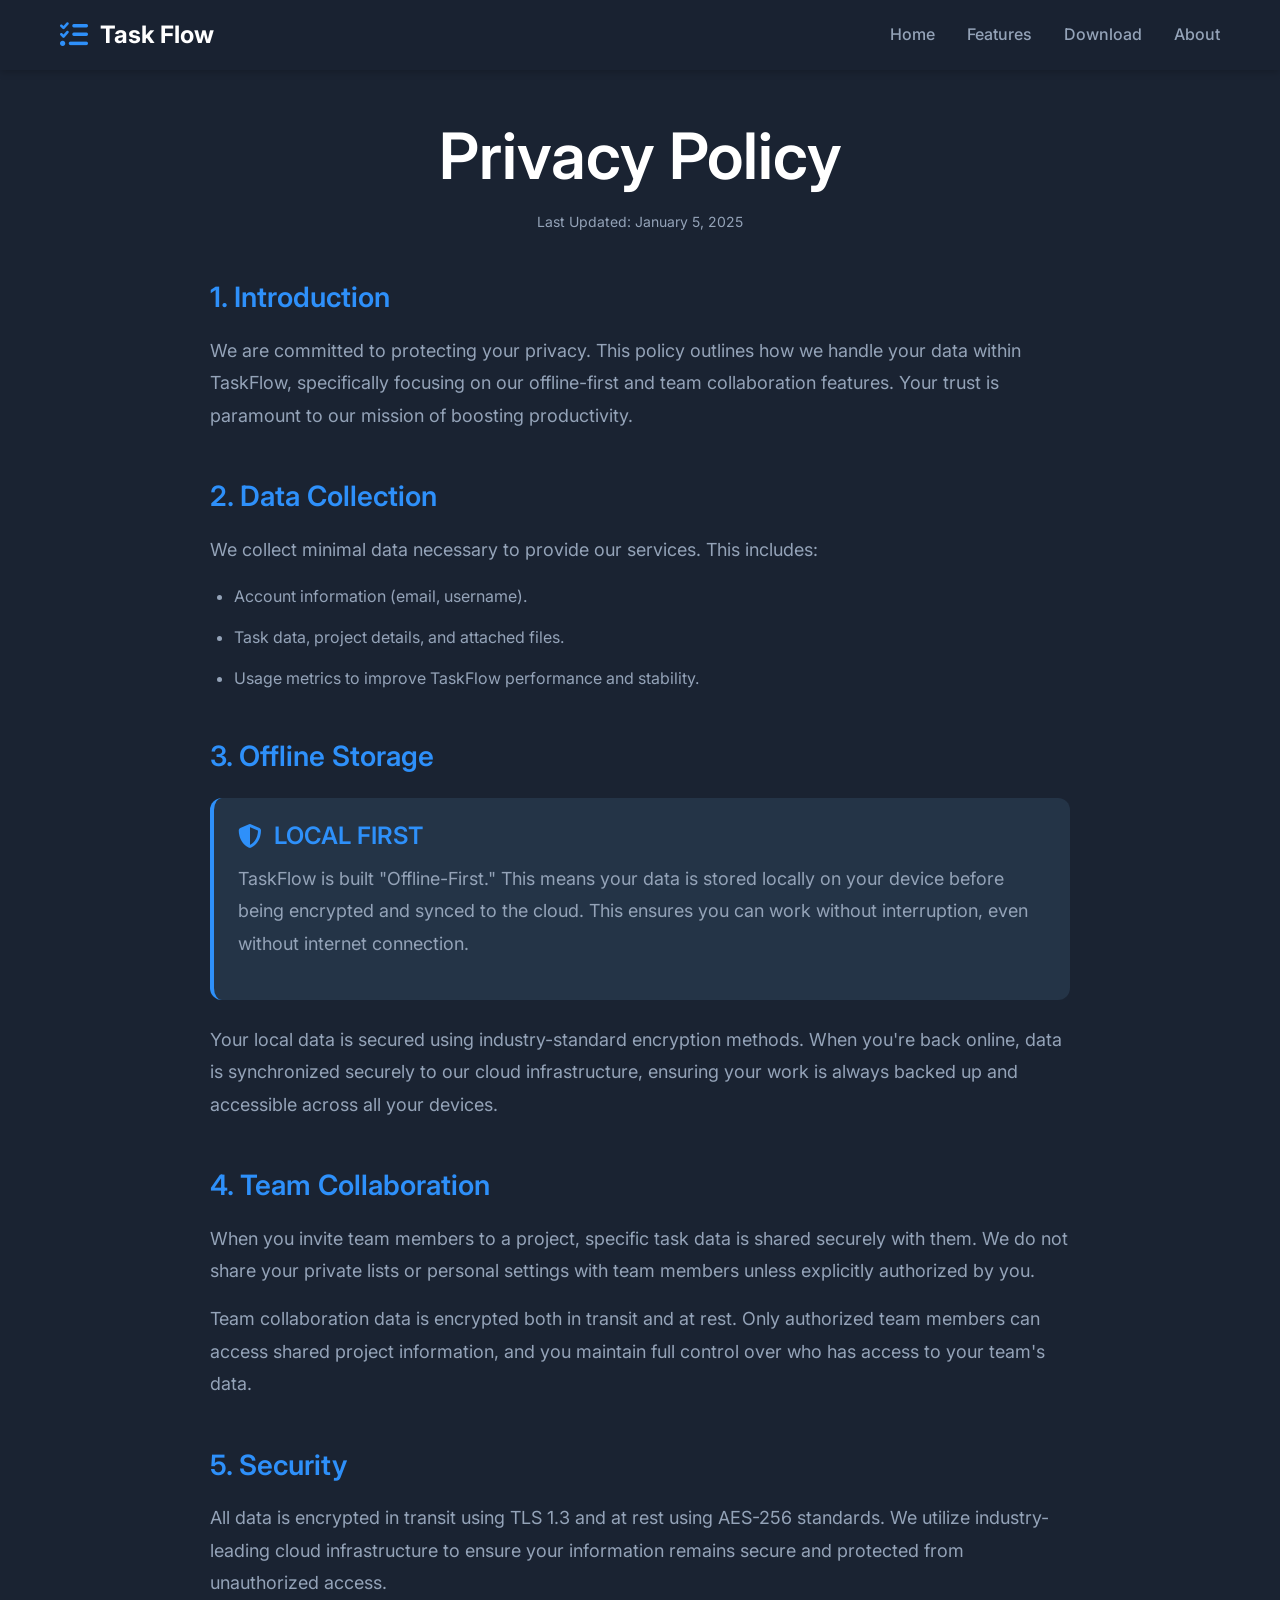
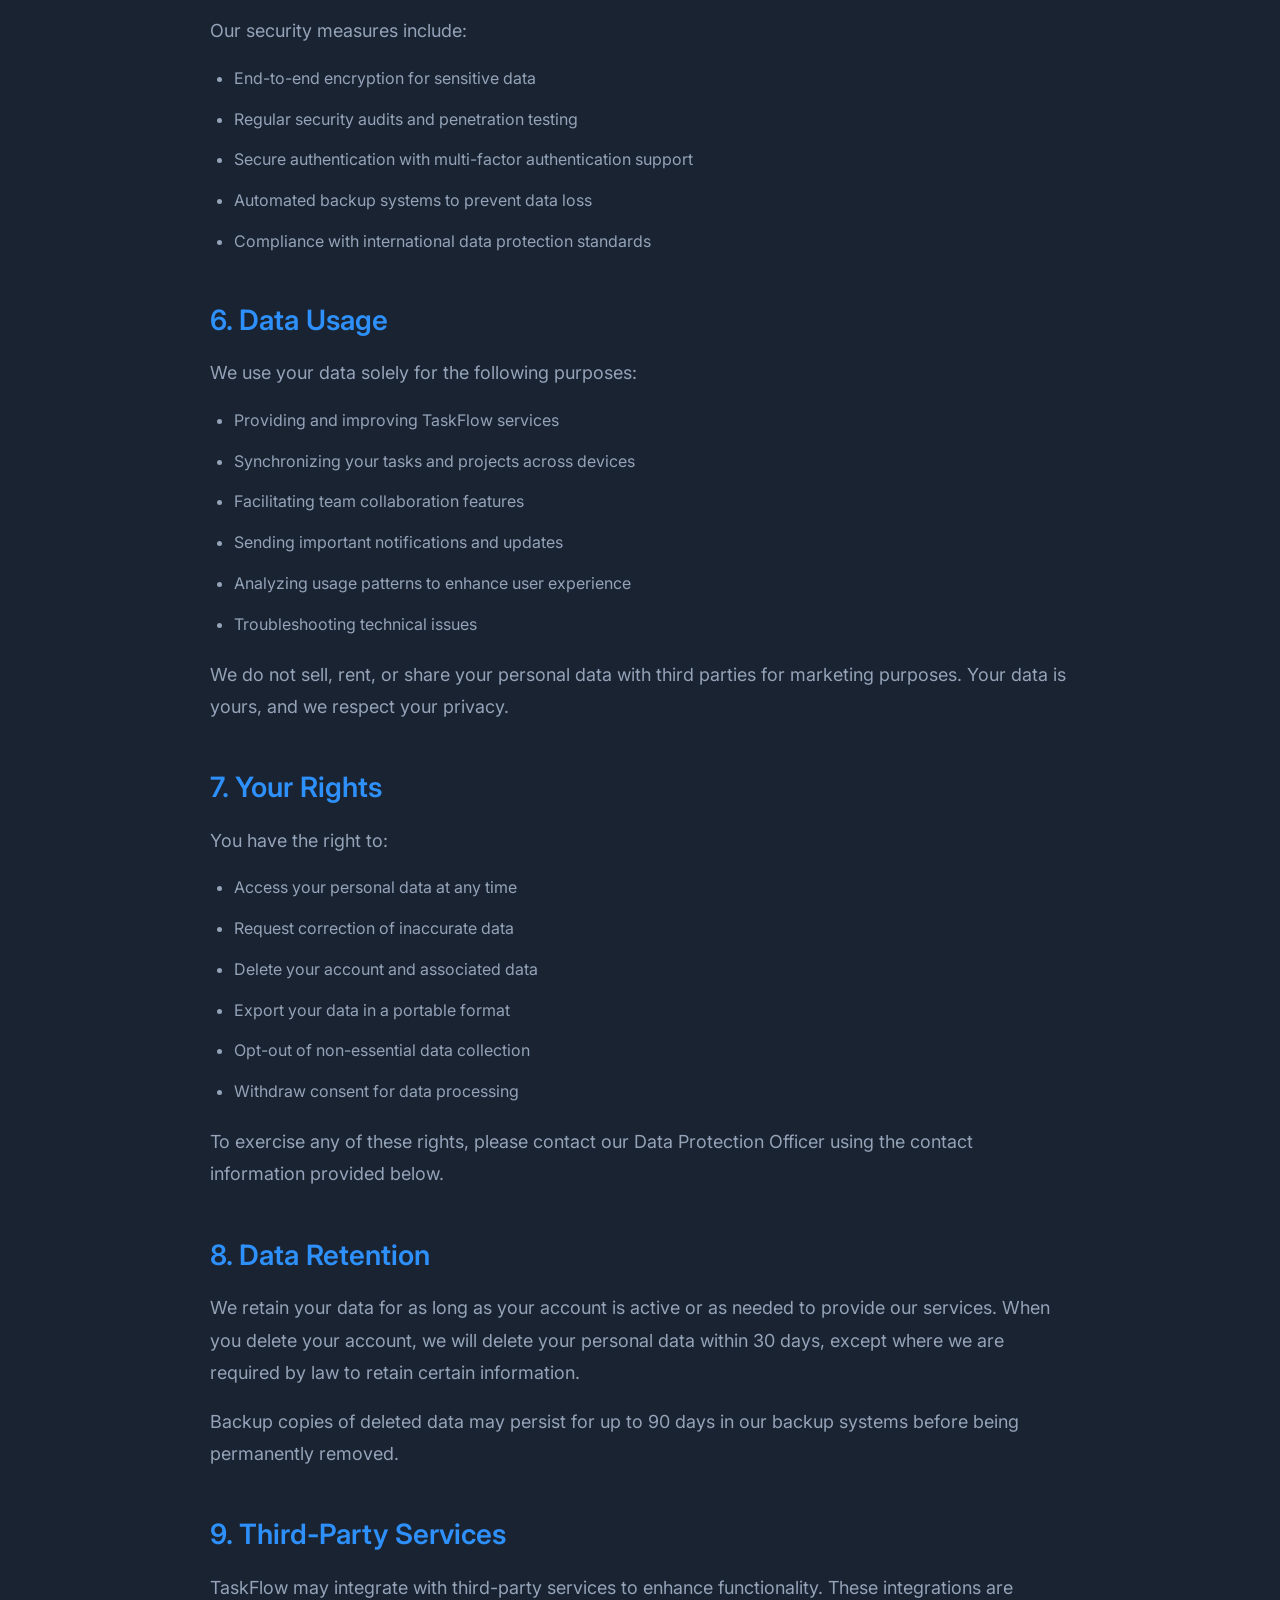
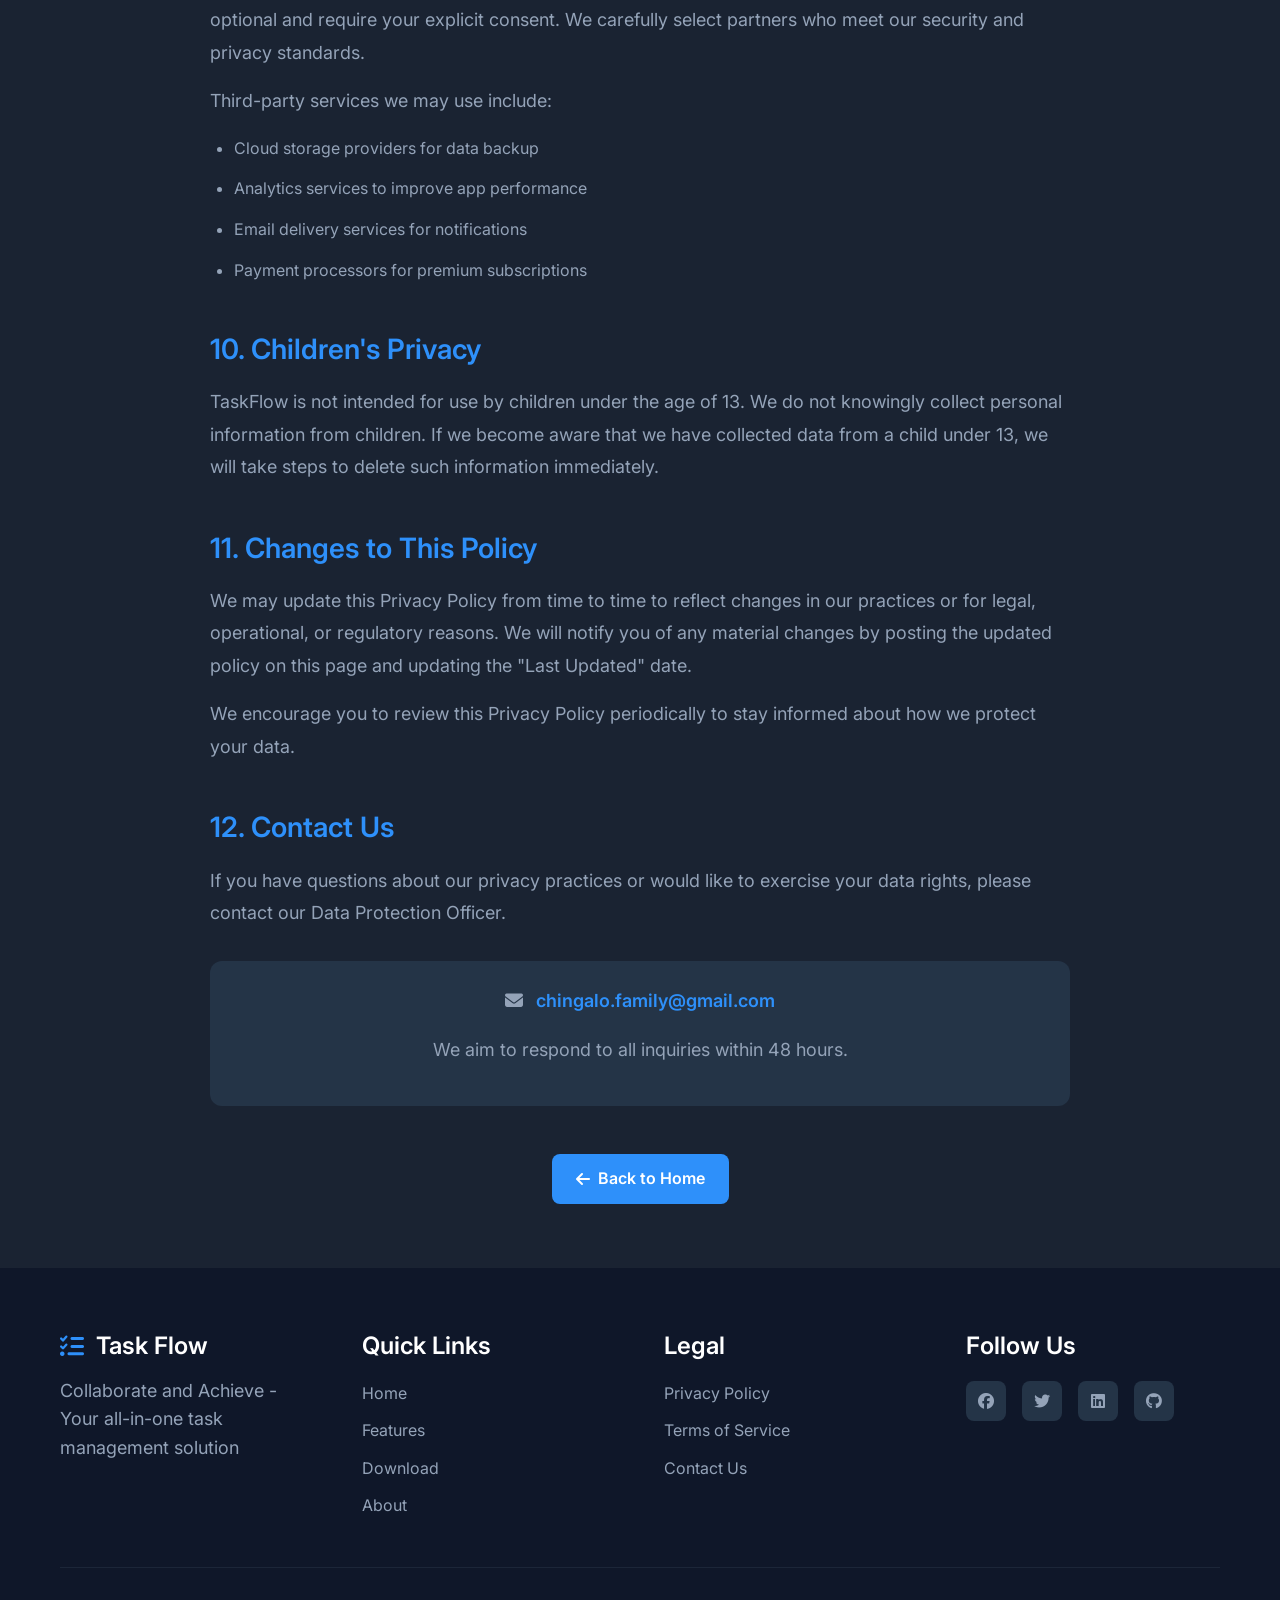
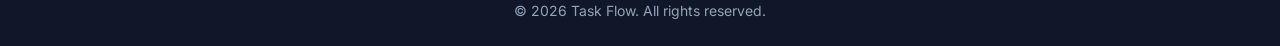
==== commit a14e974c: "Update legal pages - consistent dates and specific governing law jurisdiction Co-authored-by: chinga" ====
--- a/docs/privacy-policy.html
+++ b/docs/privacy-policy.html
@@ -160,7 +160,7 @@
     <main class="legal-content">
         <div class="legal-header">
             <h1>Privacy Policy</h1>
-            <p class="legal-updated">Last Updated: October 24, 2023</p>
+            <p class="legal-updated">Last Updated: January 5, 2025</p>
         </div>
 
         <!-- Section 1: Introduction -->
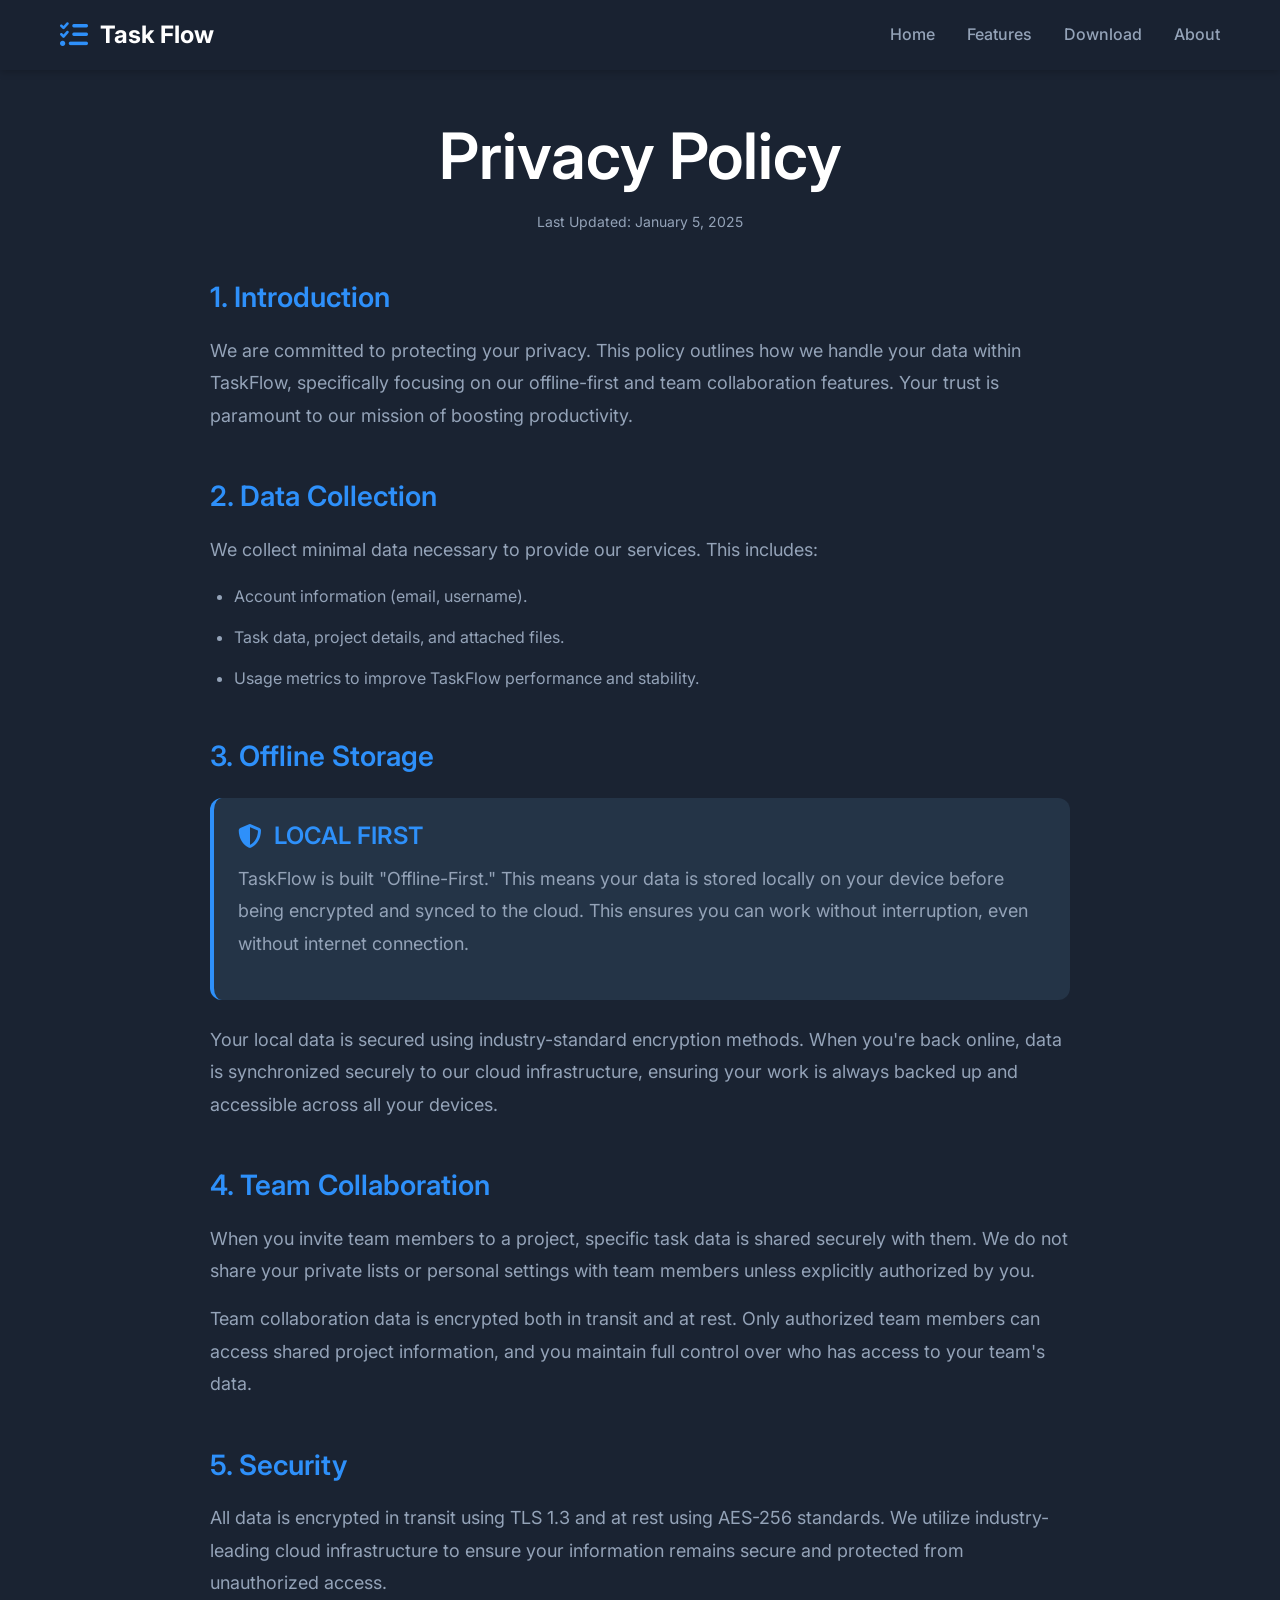
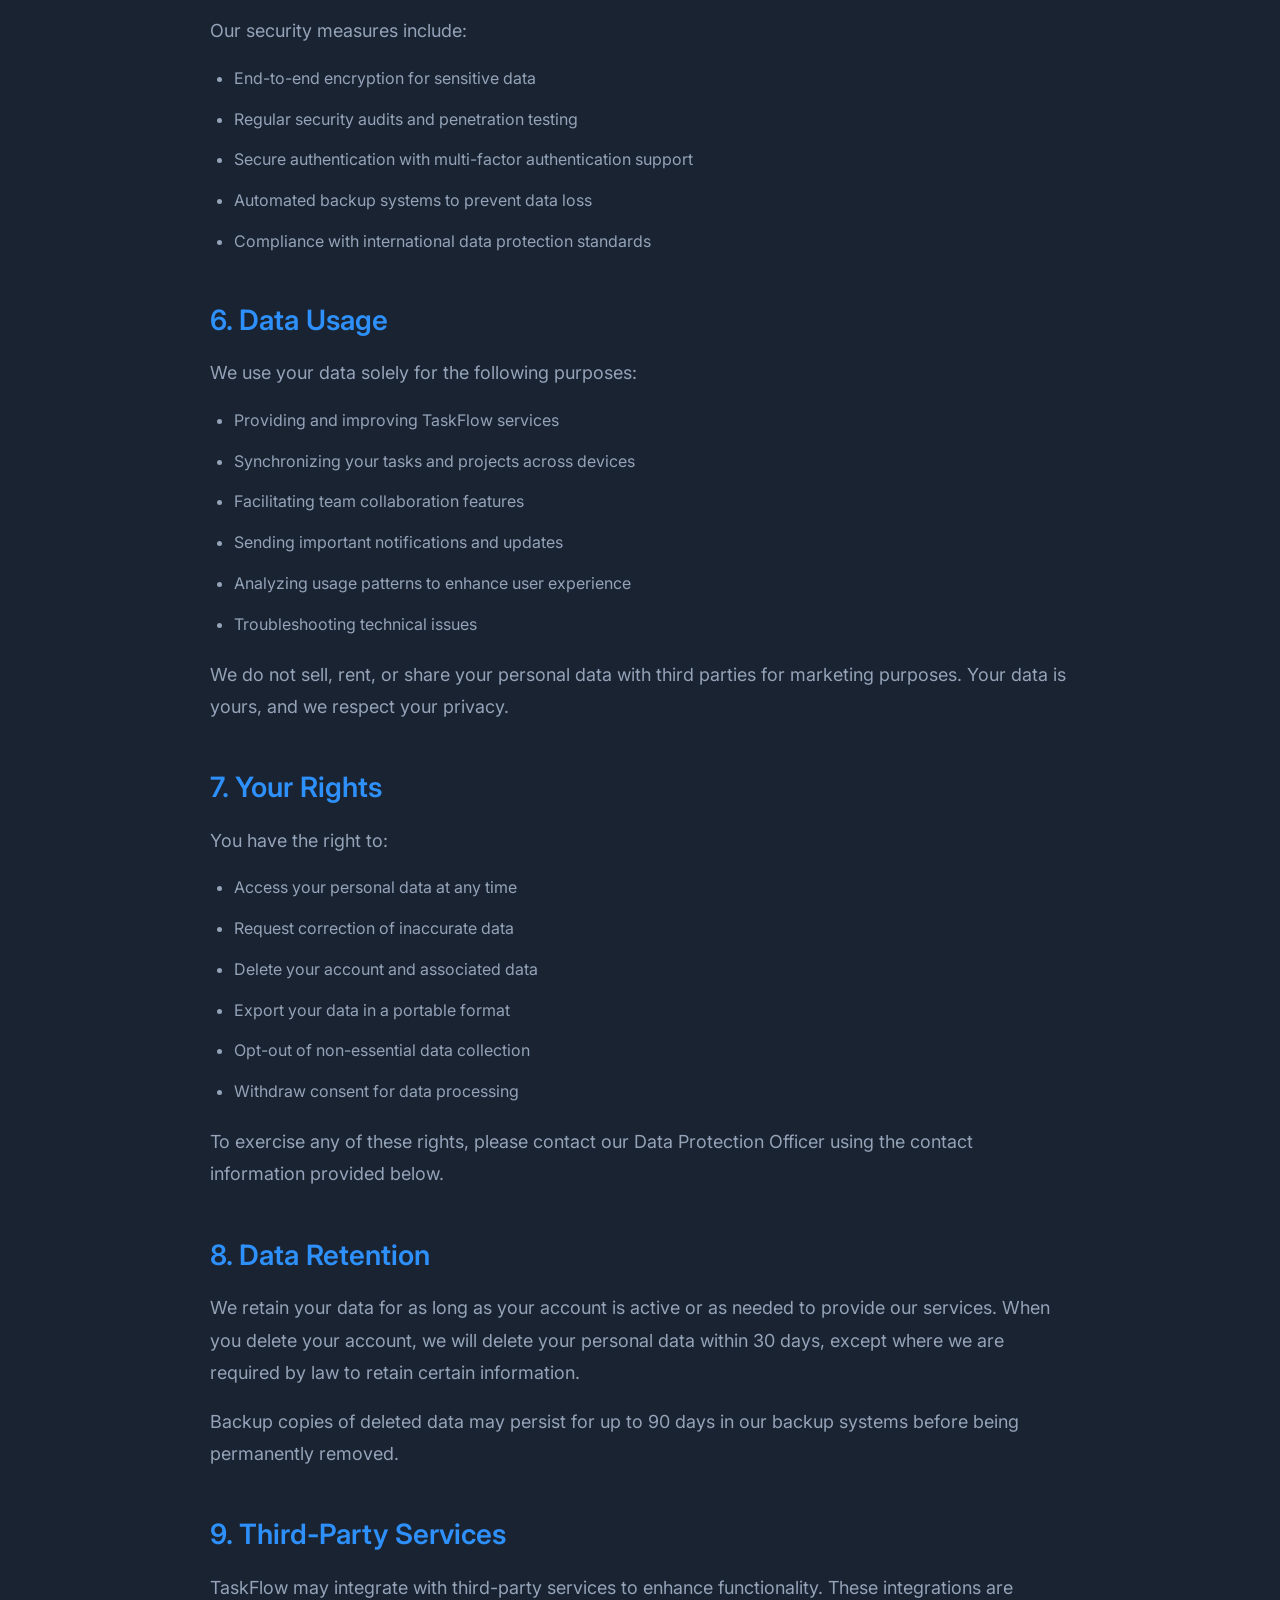
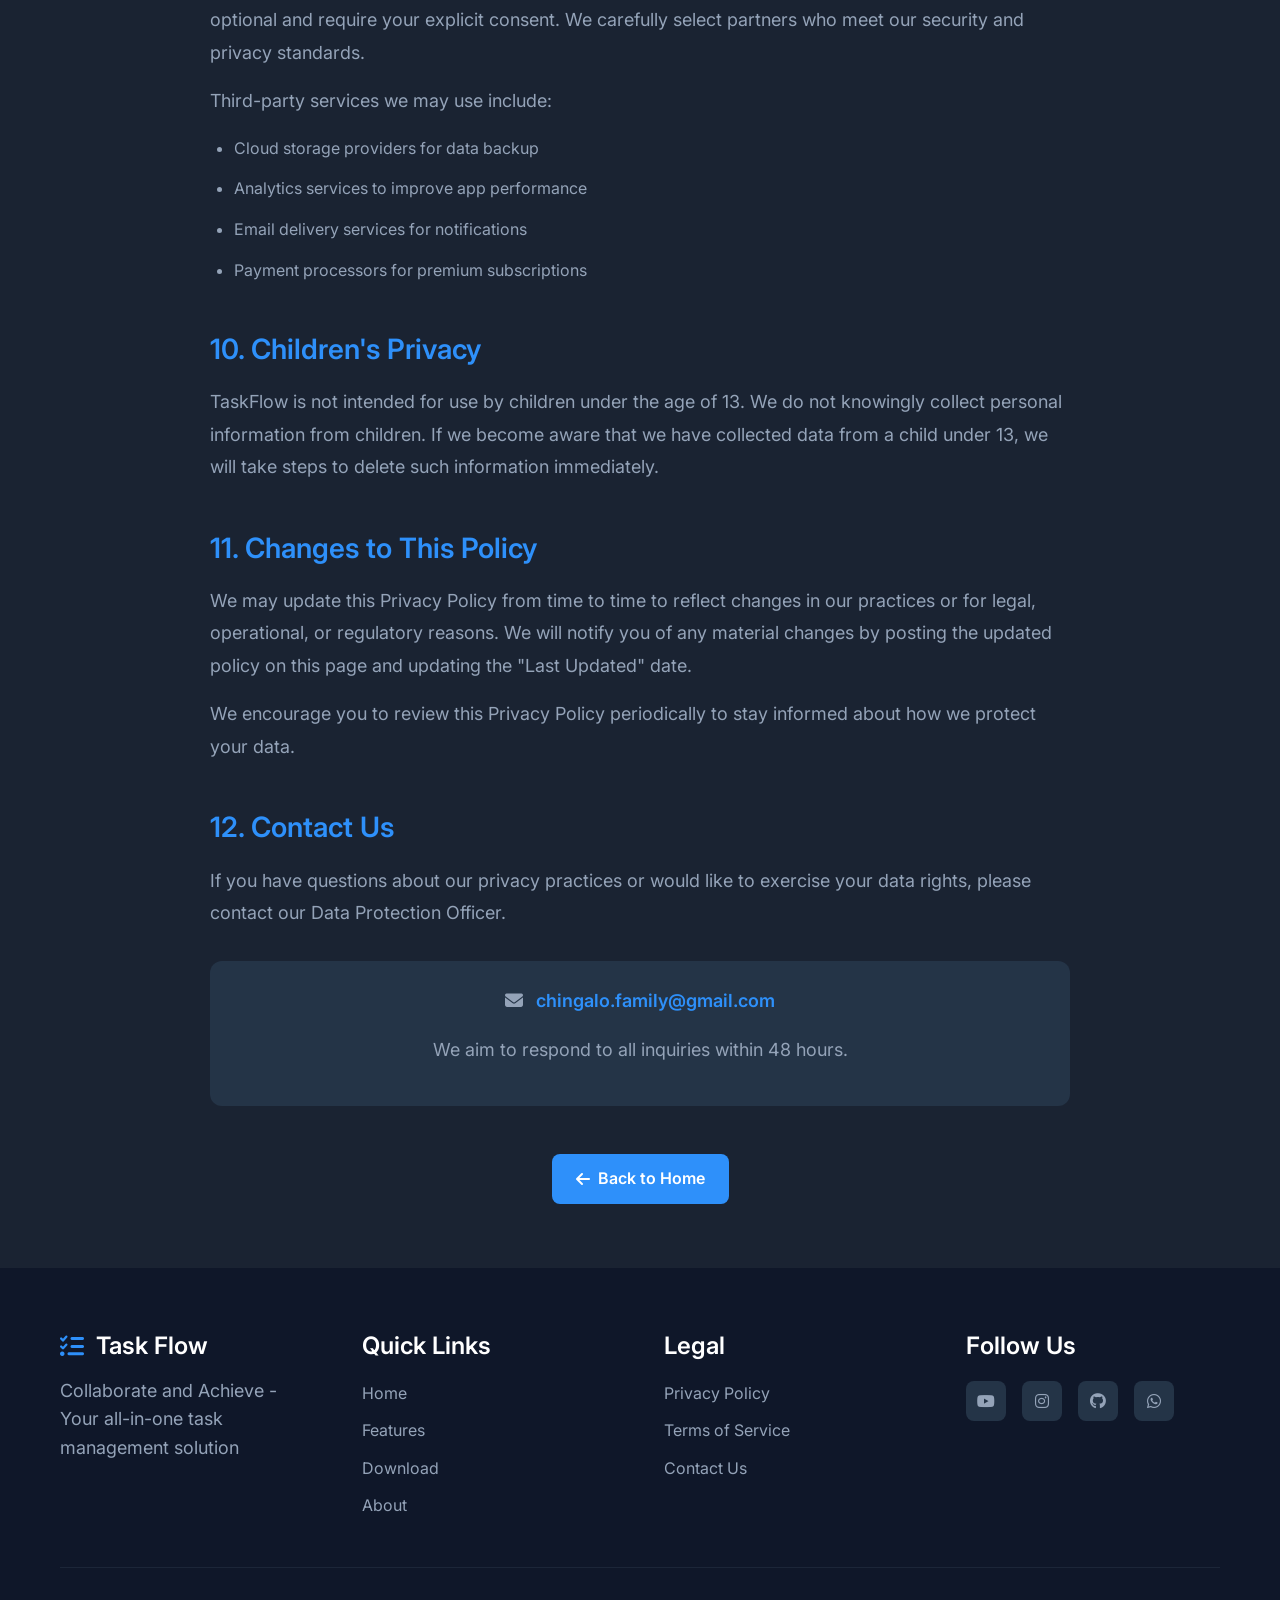
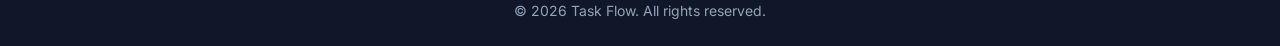
==== commit 381e2ac6: "chore: updating the social media links" ====
--- a/docs/privacy-policy.html
+++ b/docs/privacy-policy.html
@@ -18,7 +18,7 @@
     <link href="https://fonts.googleapis.com/css2?family=Inter:wght@300;400;500;600;700&display=swap" rel="stylesheet">
     
     <!-- Font Awesome for Icons -->
-    <link rel="stylesheet" href="https://cdnjs.cloudflare.com/ajax/libs/font-awesome/6.4.0/css/all.min.css" integrity="sha512-iecdLmaskl7CVkqkXNQ/ZH/XLlvWZOJyj7Yy7tcenmpD1ypASozpmT/E0iPtmFIB46ZmdtAc9eNBvH0H/ZpiBw==" crossorigin="anonymous" referrerpolicy="no-referrer">
+    <link rel="stylesheet" href="https://cdnjs.cloudflare.com/ajax/libs/font-awesome/6.4.0/css/all.min.css" crossorigin="anonymous" referrerpolicy="no-referrer">
     
     <!-- Main Stylesheet -->
     <link rel="stylesheet" href="css/styles.css">
@@ -399,21 +399,24 @@
                 <div class="footer-section">
                     <h4 class="footer-heading">Follow Us</h4>
                     <div class="social-links">
-                        <a href="#" aria-label="Facebook"><i class="fab fa-facebook"></i></a>
-                        <a href="#" aria-label="Twitter"><i class="fab fa-twitter"></i></a>
-                        <a href="#" aria-label="LinkedIn"><i class="fab fa-linkedin"></i></a>
-                        <a href="#" aria-label="GitHub"><i class="fab fa-github"></i></a>
+                        <a href="https://youtube.com/josephchingalo" aria-label="YouTube" target="_blank" rel="noopener noreferrer"><i class="fab fa-youtube"></i></a>
+                        <a href="https://www.instagram.com/chingalo_family/" aria-label="Instagram" target="_blank" rel="noopener noreferrer"><i class="fab fa-instagram"></i></a>
+                        <a href="https://github.com/chingalo-family" aria-label="GitHub" target="_blank" rel="noopener noreferrer"><i class="fab fa-github"></i></a>
+                        <a href="https://wa.me/255687168637" aria-label="WhatsApp" target="_blank" rel="noopener noreferrer"><i class="fab fa-whatsapp"></i></a>
                     </div>
                 </div>
             </div>
 
             <div class="footer-bottom">
-                <p>&copy; 2025 Task Flow. All rights reserved.</p>
+                <p>&copy; <span id="footer-year"></span> Task Flow. All rights reserved.</p>
             </div>
         </div>
     </footer>
 
     <!-- Main JavaScript -->
-    <script src="js/main.js"></script>
+        <script src="js/main.js"></script>
+        <script>
+            document.getElementById('footer-year').textContent = new Date().getFullYear();
+        </script>
 </body>
 </html>
--- a/docs/css/styles.css
+++ b/docs/css/styles.css
@@ -511,6 +511,67 @@
     display: flex;
     justify-content: center;
     align-items: center;
+}
+
+/* Mobile Mockup Frame for Screenshots */
+.mobile-mockup {
+    position: relative;
+    width: 320px;
+    max-width: 100%;
+    padding: 16px 12px;
+    background: linear-gradient(135deg, #1e293b 0%, #0f172a 100%);
+    border-radius: 32px;
+    box-shadow: 
+        0 0 0 2px #334155,
+        0 0 0 4px #1e293b,
+        0 20px 50px rgba(0, 0, 0, 0.5),
+        inset 0 0 20px rgba(0, 0, 0, 0.3);
+}
+
+/* Top notch/camera cutout */
+.mobile-mockup::before {
+    content: '';
+    position: absolute;
+    top: 8px;
+    left: 50%;
+    transform: translateX(-50%);
+    width: 120px;
+    height: 24px;
+    background: #0f172a;
+    border-radius: 0 0 16px 16px;
+    z-index: 2;
+}
+
+/* Camera dot */
+.mobile-mockup::after {
+    content: '';
+    position: absolute;
+    top: 14px;
+    left: 50%;
+    transform: translateX(-50%);
+    width: 10px;
+    height: 10px;
+    background: #1e293b;
+    border-radius: 50%;
+    z-index: 3;
+    box-shadow: 0 0 0 1px rgba(100, 116, 139, 0.3);
+}
+
+/* Screenshot container inside mockup */
+.mobile-mockup-screen {
+    position: relative;
+    width: 100%;
+    background: #000;
+    border-radius: 20px;
+    overflow: hidden;
+    box-shadow: inset 0 0 10px rgba(0, 0, 0, 0.5);
+}
+
+.mobile-mockup-screen img {
+    display: block;
+    width: 100%;
+    height: auto;
+    border-radius: 0;
 }
 
 .screenshot-placeholder {
@@ -996,6 +1057,28 @@
     .screenshot-placeholder {
         height: 400px;
     }
+    
+    .mobile-mockup {
+        width: 280px;
+        padding: 14px 10px;
+        border-radius: 28px;
+    }
+    
+    .mobile-mockup::before {
+        width: 100px;
+        height: 20px;
+        border-radius: 0 0 14px 14px;
+    }
+    
+    .mobile-mockup::after {
+        top: 11px;
+        width: 8px;
+        height: 8px;
+    }
+    
+    .mobile-mockup-screen {
+        border-radius: 16px;
+    }
 }
 
 /* Touch-friendly tap targets on mobile */
